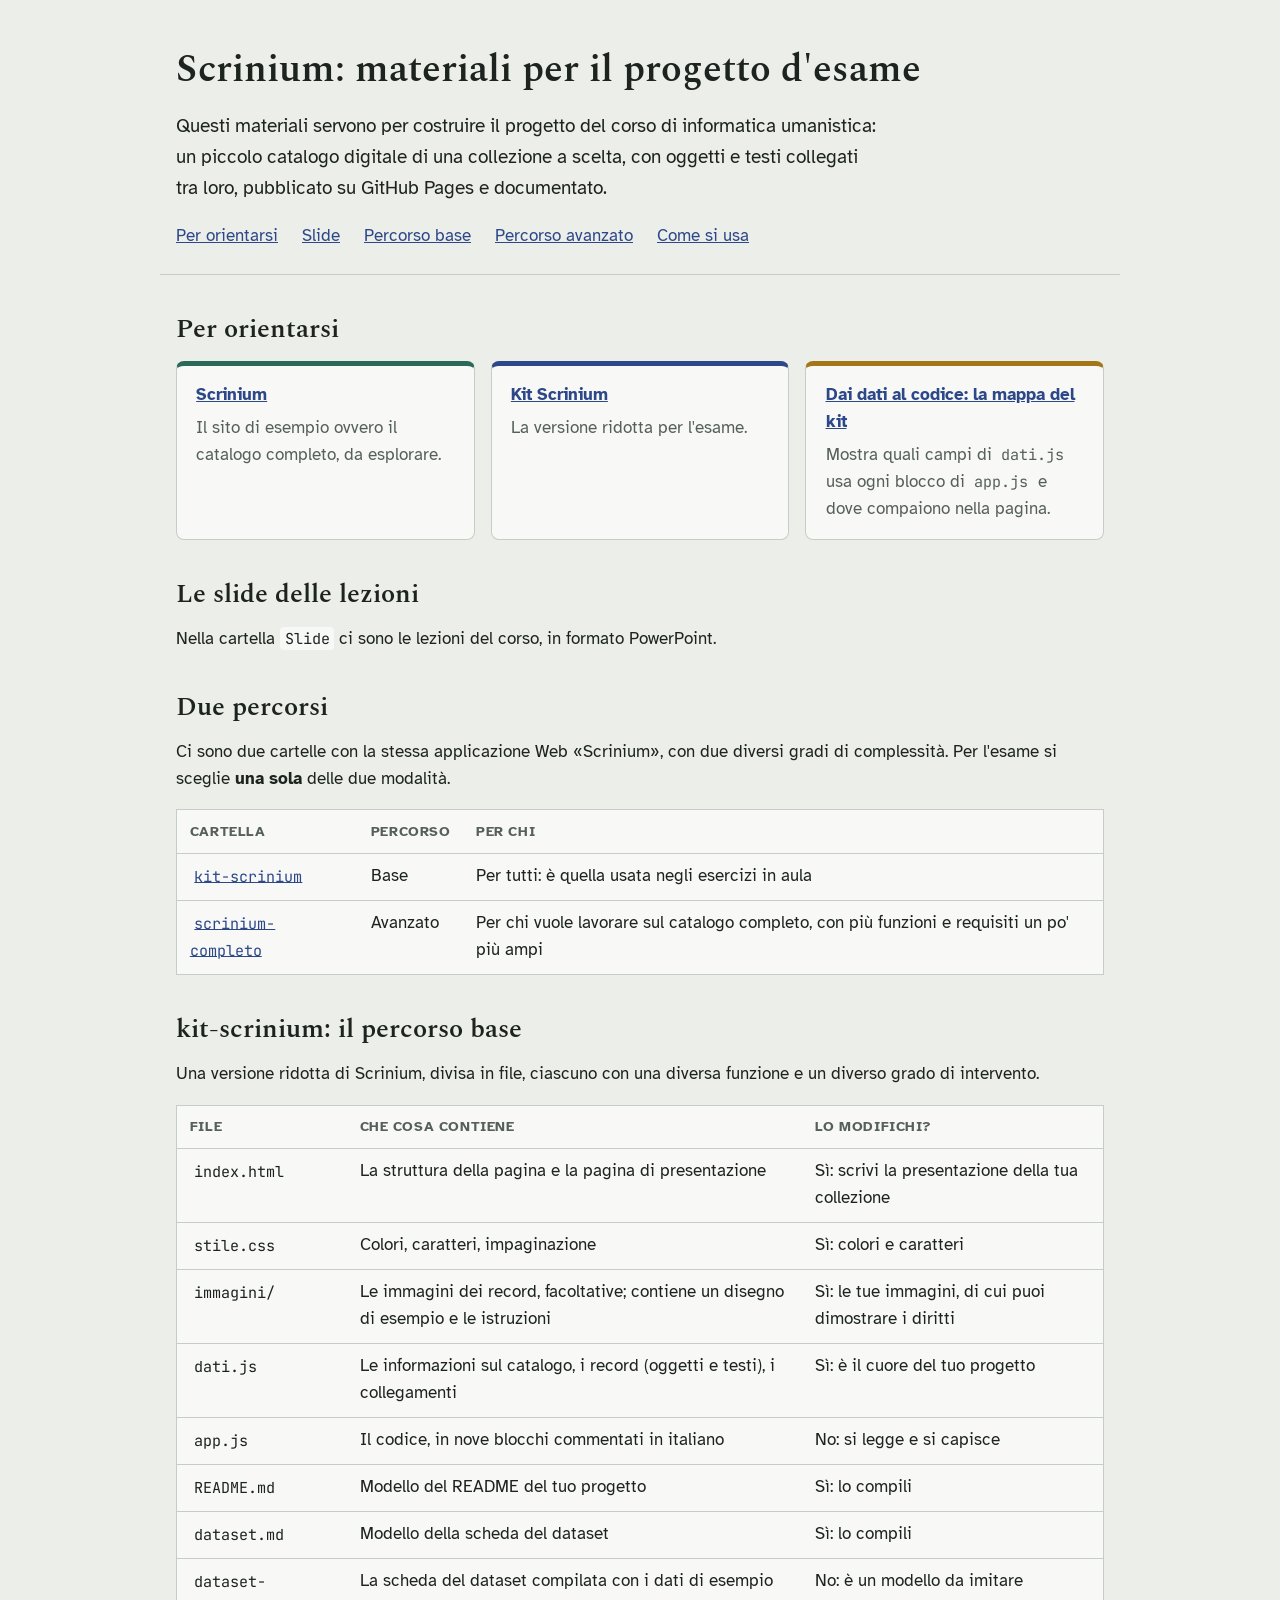
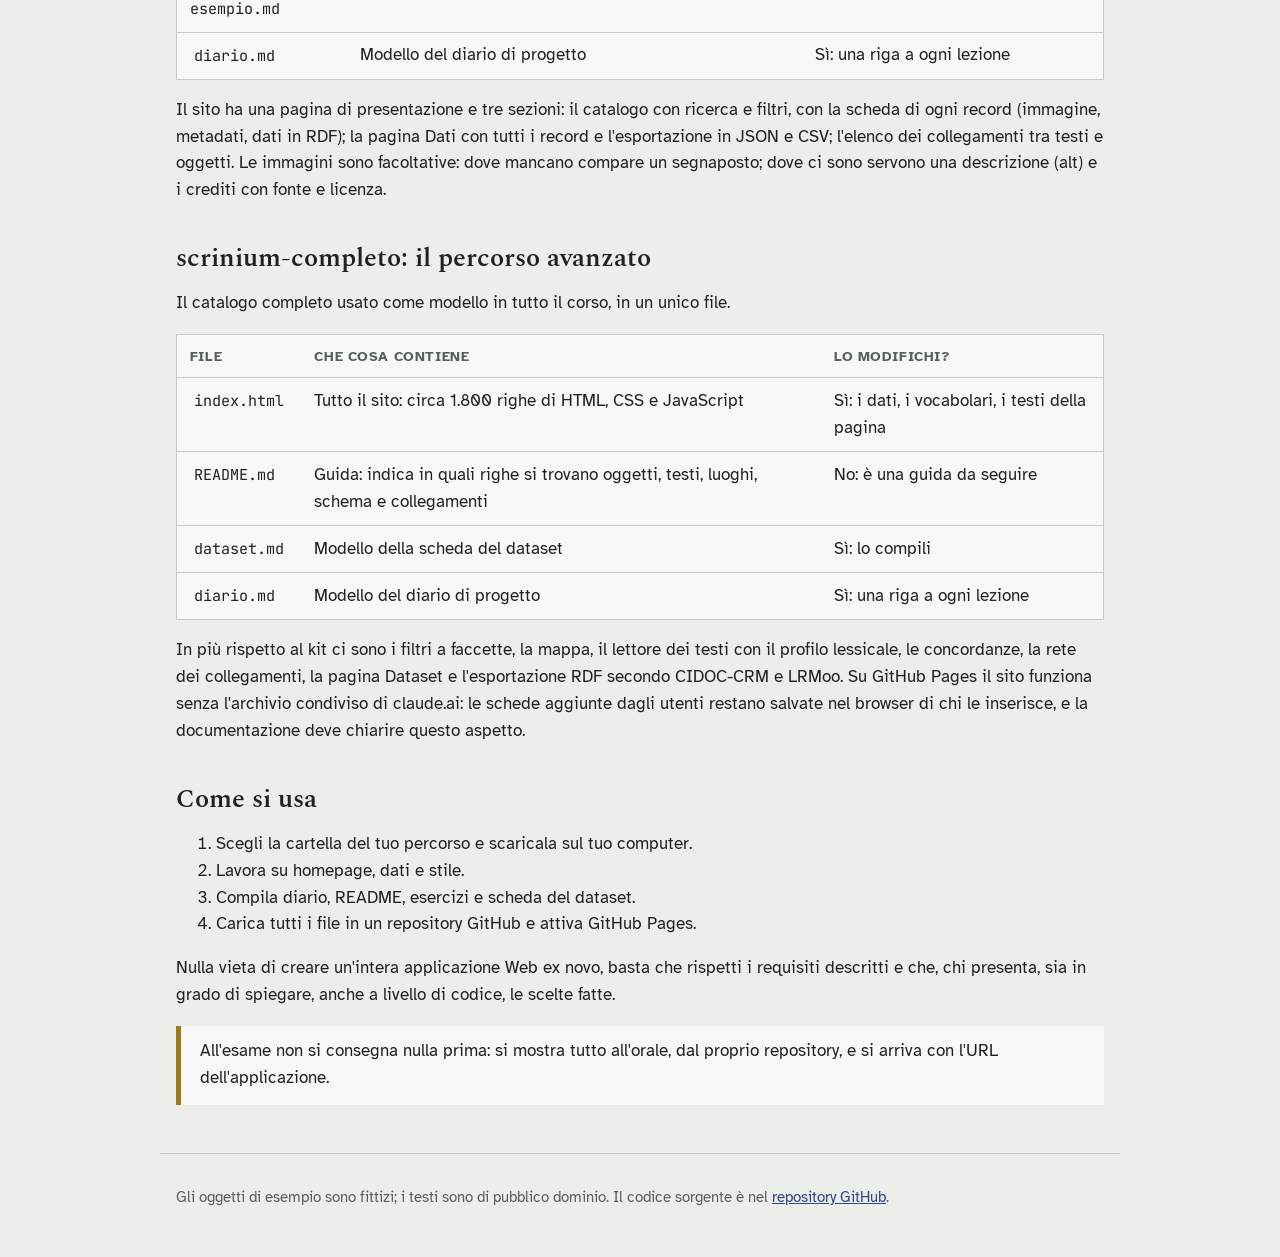
==== index.html @ b09a6b59 "Add files via upload" ====
<!DOCTYPE html>
<html lang="it">
<head>
  <meta charset="utf-8">
  <meta name="viewport" content="width=device-width, initial-scale=1">
  <title>Scrinium: materiali per il progetto d'esame</title>
  <link rel="preconnect" href="https://fonts.googleapis.com">
  <link href="https://fonts.googleapis.com/css2?family=Spectral:wght@400;600&family=Atkinson+Hyperlegible:ital,wght@0,400;0,700;1,400&family=JetBrains+Mono&display=swap" rel="stylesheet">
  <style>
    :root {
      --sfondo: #ECEEE9;
      --superficie: #F8F9F6;
      --inchiostro: #1D2420;
      --attenuato: #56605B;
      --filetto: #C6CDC6;
      --verde: #2A685A;
      --lapis: #2D4889;
      --ocra: #A4761A;
    }
    * { box-sizing: border-box; }
    body {
      margin: 0;
      background: var(--sfondo);
      color: var(--inchiostro);
      font-family: "Atkinson Hyperlegible", Verdana, sans-serif;
      font-size: 1.05rem;
      line-height: 1.6;
    }
    header, main, footer { max-width: 60rem; margin: 0 auto; padding: 0 1rem; }
    header { padding-top: 3rem; padding-bottom: 1.5rem; border-bottom: 1px solid var(--filetto); }
    h1, h2 { font-family: "Spectral", Georgia, serif; font-weight: 600; line-height: 1.15; }
    h1 { font-size: 2.4rem; margin: 0 0 1rem; }
    h2 { font-size: 1.6rem; margin: 2.5rem 0 0.75rem; }
    a { color: var(--lapis); }
    a:hover { color: var(--verde); }
    code { font-family: "JetBrains Mono", monospace; font-size: 0.9em; background: var(--superficie); padding: 0.1em 0.3em; border-radius: 4px; }
    .introduzione { font-size: 1.2rem; max-width: 44rem; }
    nav ul { list-style: none; padding: 0; display: flex; flex-wrap: wrap; gap: 0.5rem 1.5rem; margin: 1rem 0 0; }
    .tabella { overflow-x: auto; }
    table { width: 100%; border-collapse: collapse; background: var(--superficie); border: 1px solid var(--filetto); }
    th, td { text-align: left; vertical-align: top; padding: 0.6rem 0.8rem; border-bottom: 1px solid var(--filetto); }
    th { font-size: 0.9rem; text-transform: uppercase; letter-spacing: 0.04em; color: var(--attenuato); }
    .schede { display: grid; grid-template-columns: repeat(auto-fit, minmax(16rem, 1fr)); gap: 1rem; padding: 0; list-style: none; }
    .schede li { background: var(--superficie); border: 1px solid var(--filetto); border-top: 5px solid var(--verde); border-radius: 8px; padding: 1rem 1.2rem; }
    .schede li:nth-child(2) { border-top-color: var(--lapis); }
    .schede li:nth-child(3) { border-top-color: var(--ocra); }
    .schede a { font-weight: 700; }
    .schede p { margin: 0.4rem 0 0; color: var(--attenuato); }
    .avviso { background: var(--superficie); border-left: 5px solid var(--ocra); padding: 0.8rem 1.2rem; }
    footer { margin-top: 3rem; padding-top: 1rem; padding-bottom: 2rem; border-top: 1px solid var(--filetto); color: var(--attenuato); font-size: 0.95rem; }
  </style>
</head>
<body>

<header>
  <h1>Scrinium: materiali per il progetto d'esame</h1>
  <p class="introduzione">Questi materiali servono per costruire il progetto del corso di informatica umanistica: un piccolo catalogo digitale di una collezione a scelta, con oggetti e testi collegati tra loro, pubblicato su GitHub Pages e documentato.</p>
  <nav aria-label="In questa pagina">
    <ul>
      <li><a href="#orientarsi">Per orientarsi</a></li>
      <li><a href="#slide">Slide</a></li>
      <li><a href="#kit">Percorso base</a></li>
      <li><a href="#completo">Percorso avanzato</a></li>
      <li><a href="#uso">Come si usa</a></li>
    </ul>
  </nav>
</header>

<main>

  <h2 id="orientarsi">Per orientarsi</h2>
  <ul class="schede">
    <li>
      <a href="../scrinium-completo/">Scrinium</a>
      <p>Il sito di esempio ovvero il catalogo completo, da esplorare.</p>
    </li>
    <li>
      <a href="../kit-scrinium/">Kit Scrinium</a>
      <p>La versione ridotta per l'esame.</p>
    </li>
    <li>
      <a href="../kit-scrinium/mappa-kit.html">Dai dati al codice: la mappa del kit</a>
      <p>Mostra quali campi di <code>dati.js</code> usa ogni blocco di <code>app.js</code> e dove compaiono nella pagina.</p>
    </li>
  </ul>

  <h2 id="slide">Le slide delle lezioni</h2>
  <p>Nella cartella <code>Slide</code> ci sono le lezioni del corso, in formato PowerPoint.</p>

  <h2>Due percorsi</h2>
  <p>Ci sono due cartelle con la stessa applicazione Web «Scrinium», con due diversi gradi di complessità. Per l'esame si sceglie <strong>una sola</strong> delle due modalità.</p>
  <div class="tabella">
    <table>
      <tr><th>Cartella</th><th>Percorso</th><th>Per chi</th></tr>
      <tr><td><a href="https://github.com/francescatomasi1973/scrinium/kit-scrinium"><code>kit-scrinium</code></a></td><td>Base</td><td>Per tutti: è quella usata negli esercizi in aula</td></tr>
      <tr><td><a href="https://github.com/francescatomasi1973/scrinium/scrinium-completo"><code>scrinium-completo</code></a></td><td>Avanzato</td><td>Per chi vuole lavorare sul catalogo completo, con più funzioni e requisiti un po' più ampi</td></tr>
    </table>
  </div>

  <h2 id="kit">kit-scrinium: il percorso base</h2>
  <p>Una versione ridotta di Scrinium, divisa in file, ciascuno con una diversa funzione e un diverso grado di intervento.</p>
  <div class="tabella">
    <table>
      <tr><th>File</th><th>Che cosa contiene</th><th>Lo modifichi?</th></tr>
      <tr><td><code>index.html</code></td><td>La struttura della pagina e la pagina di presentazione</td><td>Sì: scrivi la presentazione della tua collezione</td></tr>
      <tr><td><code>stile.css</code></td><td>Colori, caratteri, impaginazione</td><td>Sì: colori e caratteri</td></tr>
      <tr><td><code>immagini/</code></td><td>Le immagini dei record, facoltative; contiene un disegno di esempio e le istruzioni</td><td>Sì: le tue immagini, di cui puoi dimostrare i diritti</td></tr>
      <tr><td><code>dati.js</code></td><td>Le informazioni sul catalogo, i record (oggetti e testi), i collegamenti</td><td>Sì: è il cuore del tuo progetto</td></tr>
      <tr><td><code>app.js</code></td><td>Il codice, in nove blocchi commentati in italiano</td><td>No: si legge e si capisce</td></tr>
      <tr><td><code>README.md</code></td><td>Modello del README del tuo progetto</td><td>Sì: lo compili</td></tr>
      <tr><td><code>dataset.md</code></td><td>Modello della scheda del dataset</td><td>Sì: lo compili</td></tr>
      <tr><td><code>dataset-esempio.md</code></td><td>La scheda del dataset compilata con i dati di esempio</td><td>No: è un modello da imitare</td></tr>
      <tr><td><code>diario.md</code></td><td>Modello del diario di progetto</td><td>Sì: una riga a ogni lezione</td></tr>
    </table>
  </div>
  <p>Il sito ha una pagina di presentazione e tre sezioni: il catalogo con ricerca e filtri, con la scheda di ogni record (immagine, metadati, dati in RDF); la pagina Dati con tutti i record e l'esportazione in JSON e CSV; l'elenco dei collegamenti tra testi e oggetti. Le immagini sono facoltative: dove mancano compare un segnaposto; dove ci sono servono una descrizione (alt) e i crediti con fonte e licenza.</p>

  <h2 id="completo">scrinium-completo: il percorso avanzato</h2>
  <p>Il catalogo completo usato come modello in tutto il corso, in un unico file.</p>
  <div class="tabella">
    <table>
      <tr><th>File</th><th>Che cosa contiene</th><th>Lo modifichi?</th></tr>
      <tr><td><code>index.html</code></td><td>Tutto il sito: circa 1.800 righe di HTML, CSS e JavaScript</td><td>Sì: i dati, i vocabolari, i testi della pagina</td></tr>
      <tr><td><code>README.md</code></td><td>Guida: indica in quali righe si trovano oggetti, testi, luoghi, schema e collegamenti</td><td>No: è una guida da seguire</td></tr>
      <tr><td><code>dataset.md</code></td><td>Modello della scheda del dataset</td><td>Sì: lo compili</td></tr>
      <tr><td><code>diario.md</code></td><td>Modello del diario di progetto</td><td>Sì: una riga a ogni lezione</td></tr>
    </table>
  </div>
  <p>In più rispetto al kit ci sono i filtri a faccette, la mappa, il lettore dei testi con il profilo lessicale, le concordanze, la rete dei collegamenti, la pagina Dataset e l'esportazione RDF secondo CIDOC-CRM e LRMoo. Su GitHub Pages il sito funziona senza l'archivio condiviso di claude.ai: le schede aggiunte dagli utenti restano salvate nel browser di chi le inserisce, e la documentazione deve chiarire questo aspetto.</p>

  <h2 id="uso">Come si usa</h2>
  <ol>
    <li>Scegli la cartella del tuo percorso e scaricala sul tuo computer.</li>
    <li>Lavora su homepage, dati e stile.</li>
    <li>Compila diario, README, esercizi e scheda del dataset.</li>
    <li>Carica tutti i file in un repository GitHub e attiva GitHub Pages.</li>
  </ol>
  <p>Nulla vieta di creare un'intera applicazione Web ex novo, basta che rispetti i requisiti descritti e che, chi presenta, sia in grado di spiegare, anche a livello di codice, le scelte fatte.</p>
  <p class="avviso">All'esame non si consegna nulla prima: si mostra tutto all'orale, dal proprio repository, e si arriva con l'URL dell'applicazione.</p>

</main>

<footer>
  <p>Gli oggetti di esempio sono fittizi; i testi sono di pubblico dominio. Il codice sorgente è nel <a href="https://github.com/francescatomasi1973/scrinium">repository GitHub</a>.</p>
</footer>

</body>
</html>
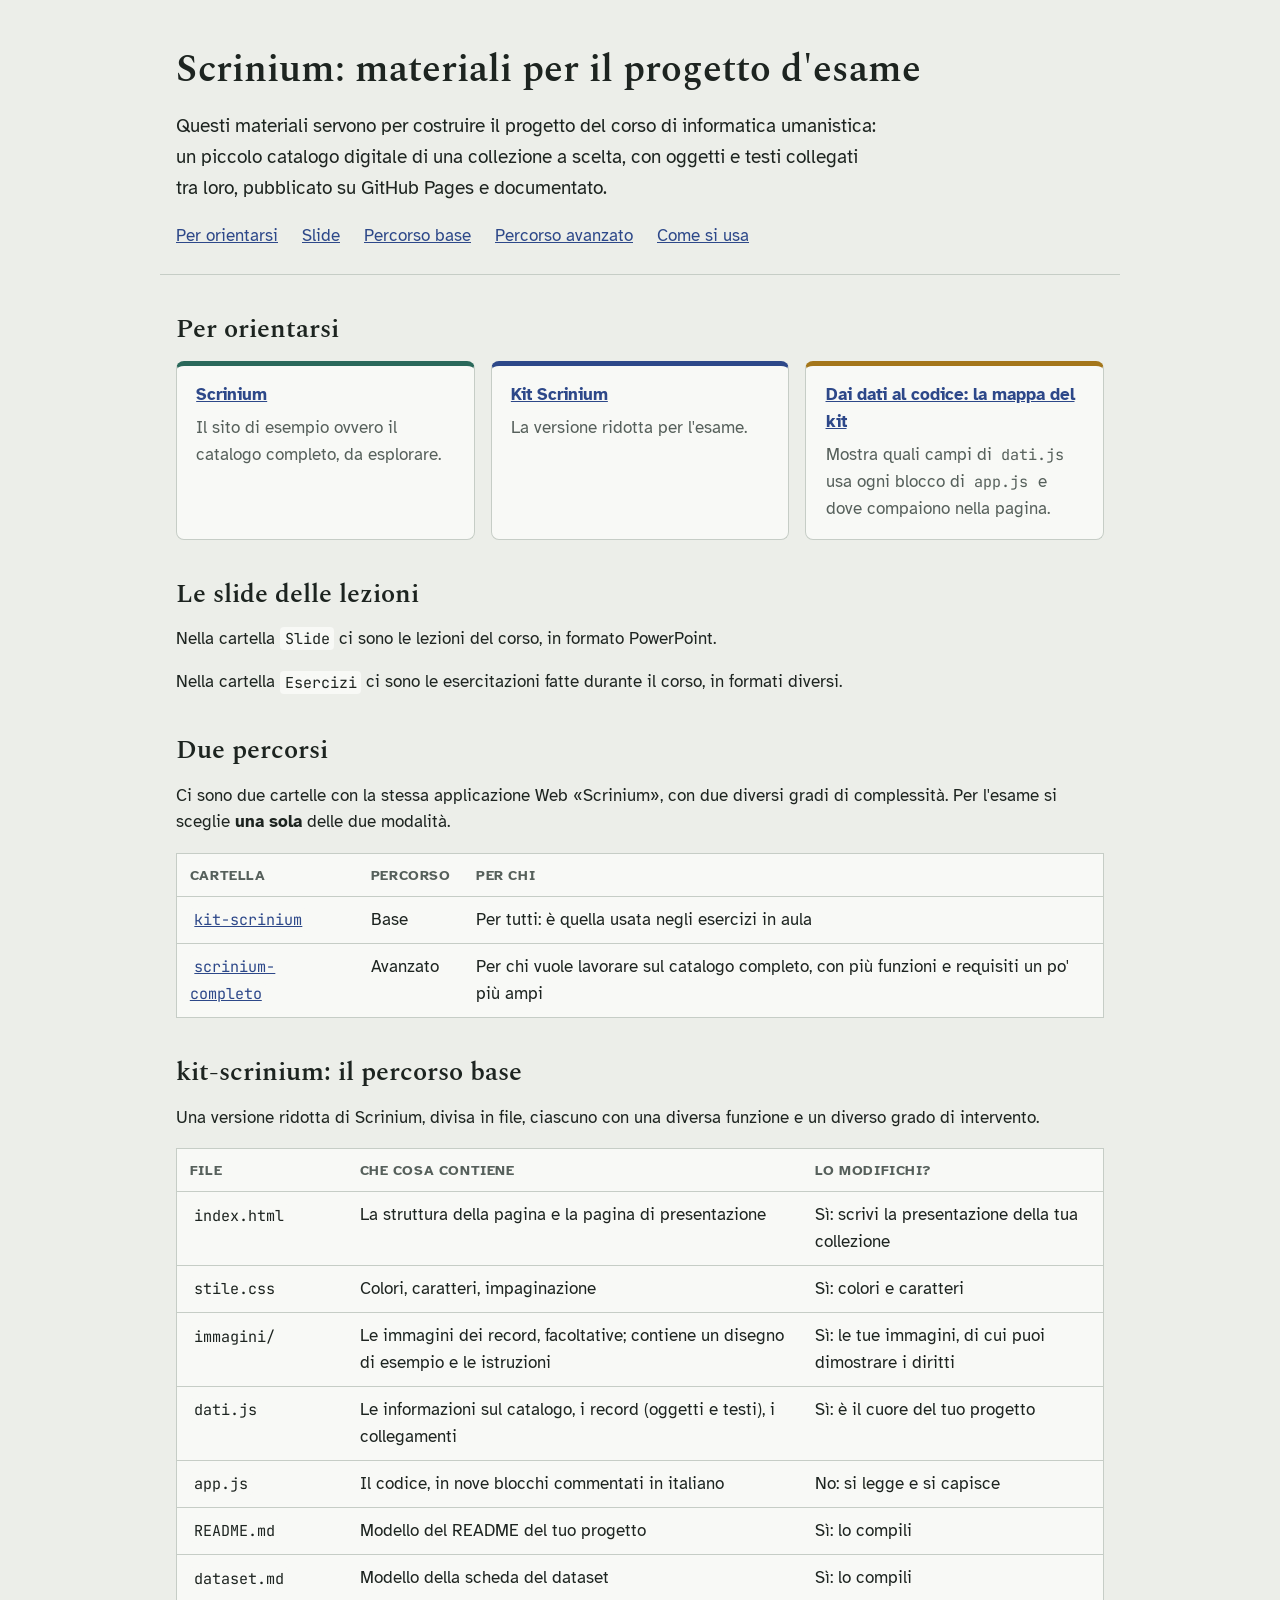
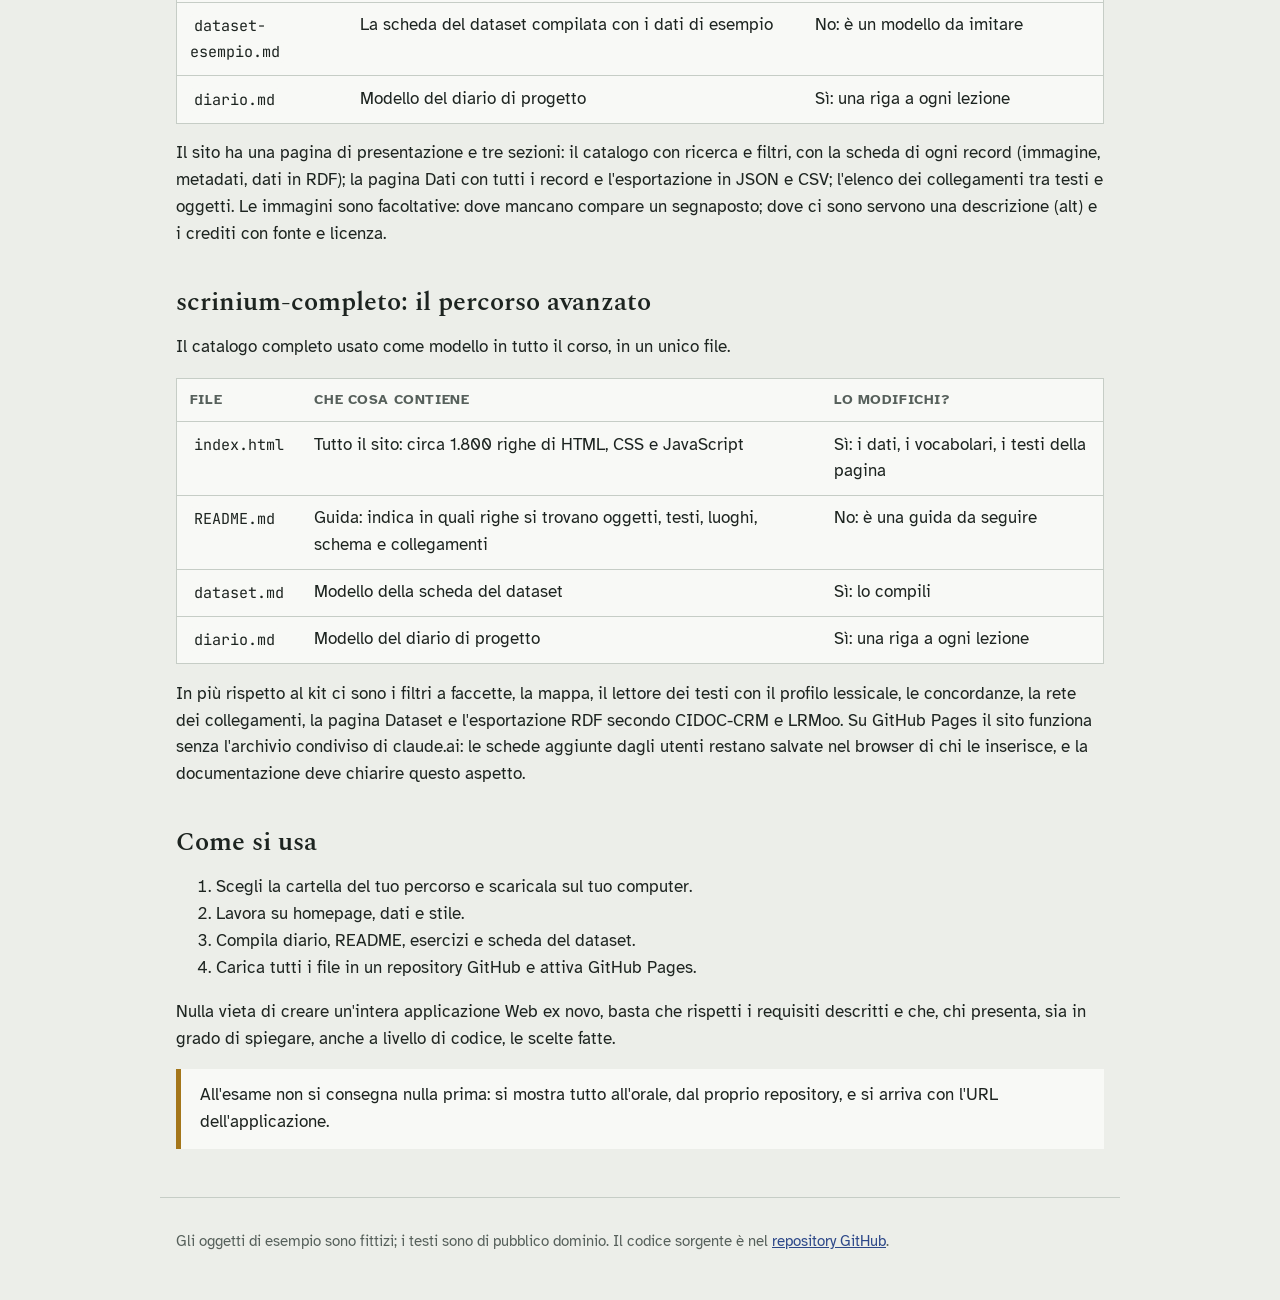
==== commit 1396fee9: "Update links to use GitHub Pages URLs" ====
--- a/index.html
+++ b/index.html
@@ -71,29 +71,30 @@
   <h2 id="orientarsi">Per orientarsi</h2>
   <ul class="schede">
     <li>
-      <a href="../scrinium-completo/">Scrinium</a>
+      <a href="scrinium-completo/">Scrinium</a>
       <p>Il sito di esempio ovvero il catalogo completo, da esplorare.</p>
     </li>
     <li>
-      <a href="../kit-scrinium/">Kit Scrinium</a>
+      <a href="kit-scrinium/">Kit Scrinium</a>
       <p>La versione ridotta per l'esame.</p>
     </li>
     <li>
-      <a href="../kit-scrinium/mappa-kit.html">Dai dati al codice: la mappa del kit</a>
+      <a href="kit-scrinium/mappa-kit.html">Dai dati al codice: la mappa del kit</a>
       <p>Mostra quali campi di <code>dati.js</code> usa ogni blocco di <code>app.js</code> e dove compaiono nella pagina.</p>
     </li>
   </ul>
 
   <h2 id="slide">Le slide delle lezioni</h2>
   <p>Nella cartella <code>Slide</code> ci sono le lezioni del corso, in formato PowerPoint.</p>
+  <p>Nella cartella <code>Esercizi</code> ci sono le esercitazioni fatte durante il corso, in formati diversi.</p>
 
   <h2>Due percorsi</h2>
   <p>Ci sono due cartelle con la stessa applicazione Web «Scrinium», con due diversi gradi di complessità. Per l'esame si sceglie <strong>una sola</strong> delle due modalità.</p>
   <div class="tabella">
     <table>
       <tr><th>Cartella</th><th>Percorso</th><th>Per chi</th></tr>
-      <tr><td><a href="https://github.com/francescatomasi1973/scrinium/kit-scrinium"><code>kit-scrinium</code></a></td><td>Base</td><td>Per tutti: è quella usata negli esercizi in aula</td></tr>
-      <tr><td><a href="https://github.com/francescatomasi1973/scrinium/scrinium-completo"><code>scrinium-completo</code></a></td><td>Avanzato</td><td>Per chi vuole lavorare sul catalogo completo, con più funzioni e requisiti un po' più ampi</td></tr>
+      <tr><td><a href="https://francescatomasi1973.github.io/scrinium/kit-scrinium/"><code>kit-scrinium</code></a></td><td>Base</td><td>Per tutti: è quella usata negli esercizi in aula</td></tr>
+      <tr><td><a href="https://francescatomasi1973.github.io/scrinium/scrinium-completo/"><code>scrinium-completo</code></a></td><td>Avanzato</td><td>Per chi vuole lavorare sul catalogo completo, con più funzioni e requisiti un po' più ampi</td></tr>
     </table>
   </div>
 
